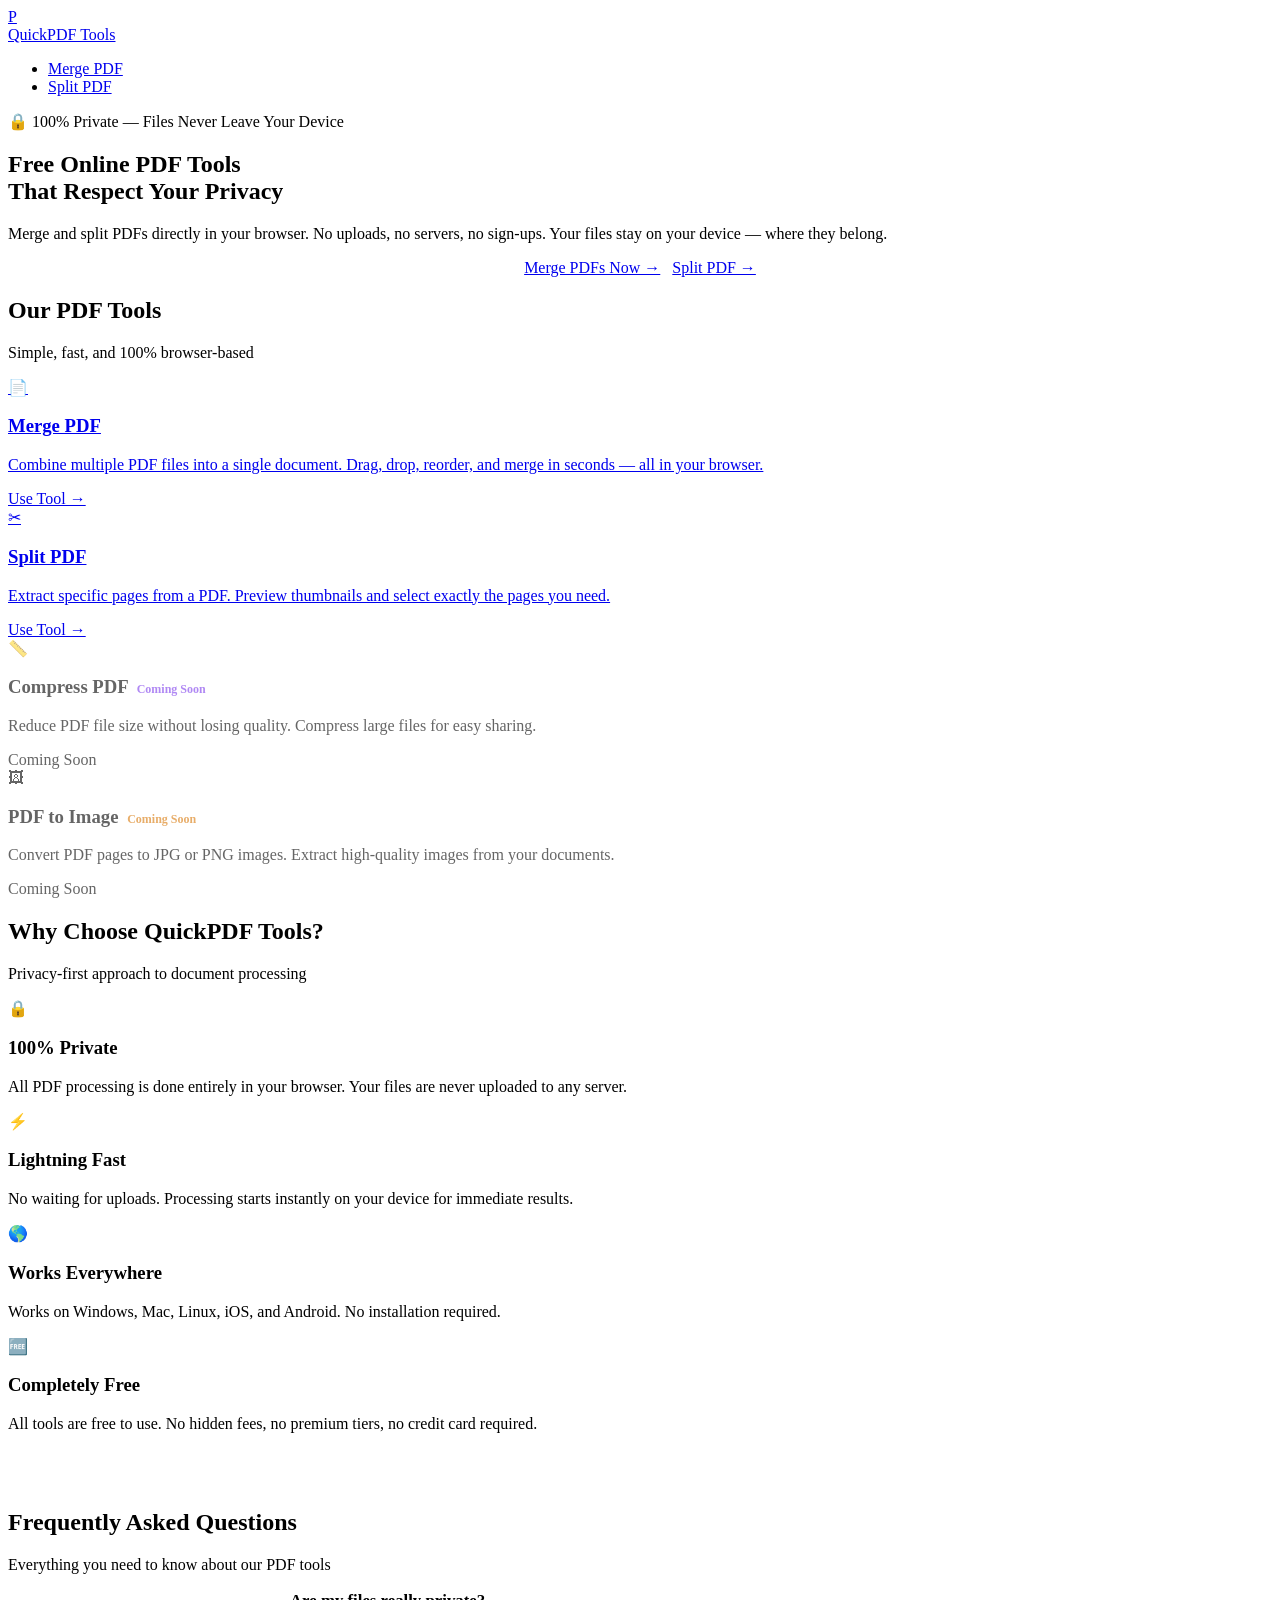
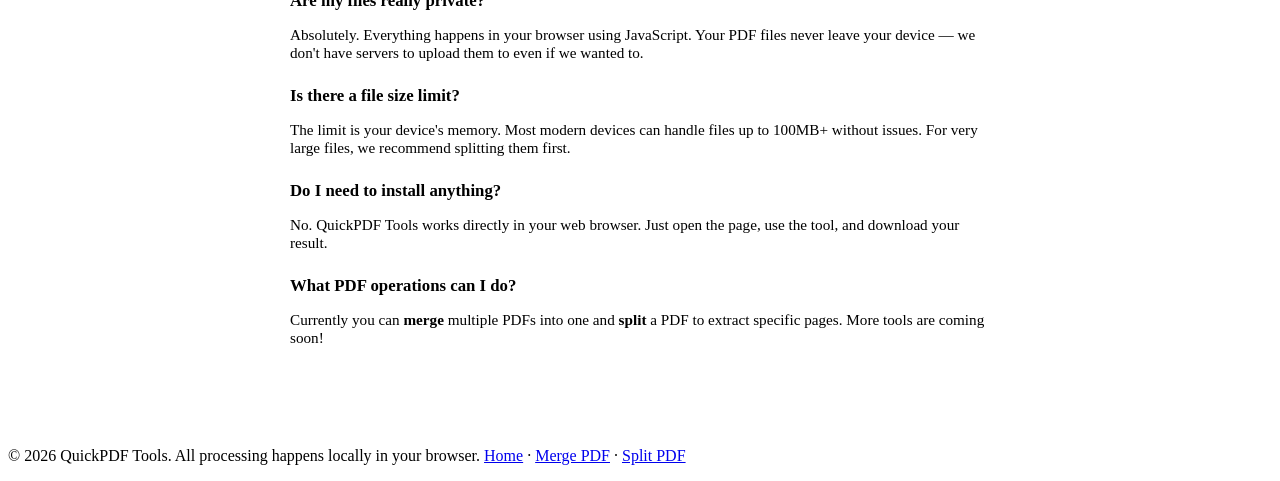
==== index.html @ e2c1248c "Initial commit: QuickPDF Tools" ====
<!DOCTYPE html>
<html lang="en">
<head>
  <meta charset="UTF-8">
  <meta name="viewport" content="width=device-width, initial-scale=1.0">
  <title>QuickPDF Tools - Free Online PDF Tools | Merge, Split PDFs Instantly</title>
  <meta name="description" content="Free online PDF tools that work entirely in your browser. Merge PDFs, split PDFs — no uploads, no servers, your files stay private. Fast, secure, and free.">
  <meta name="keywords" content="merge pdf, split pdf, pdf tools, free pdf merger, combine pdf, pdf combiner, online pdf tool">
  <meta name="robots" content="index, follow">
  <link rel="canonical" href="https://quickpdftools.com/">
  <meta property="og:title" content="QuickPDF Tools - Free Online PDF Tools">
  <meta property="og:description" content="Merge and split PDFs directly in your browser. No uploads, 100% private.">
  <meta property="og:type" content="website">
  <meta property="og:url" content="https://quickpdftools.com/">
  <link rel="icon" type="image/svg+xml" href="data:image/svg+xml,%3Csvg xmlns='http://www.w3.org/2000/svg' viewBox='0 0 100 100'%3E%3Crect width='100' height='100' rx='20' fill='%232563EB'/%3E%3Ctext x='50' y='68' font-size='55' text-anchor='middle' fill='white' font-family='Arial' font-weight='bold'%3EP%3C/text%3E%3C/svg%3E">
  <link rel="stylesheet" href="css/style.css">
</head>
<body>
  <!-- Header -->
  <header class="container">
    <nav class="nav">
      <a href="/" class="nav-logo">
        <div class="logo-icon">P</div>
        QuickPDF Tools
      </a>
      <ul class="nav-links">
        <li><a href="merge.html">Merge PDF</a></li>
        <li><a href="split.html">Split PDF</a></li>
      </ul>
    </nav>
  </header>

  <!-- Hero -->
  <section class="hero container">
    <div class="hero-badge">
      <span>&#128274;</span> 100% Private — Files Never Leave Your Device
    </div>
    <h1>Free Online <span>PDF Tools</span><br>That Respect Your Privacy</h1>
    <p>Merge and split PDFs directly in your browser. No uploads, no servers, no sign-ups. Your files stay on your device — where they belong.</p>
    <div style="display:flex;gap:12px;justify-content:center;flex-wrap:wrap;">
      <a href="merge.html" class="btn btn-primary btn-lg">Merge PDFs Now &#8594;</a>
      <a href="split.html" class="btn btn-secondary btn-lg">Split PDF &#8594;</a>
    </div>
  </section>

  <!-- Tools -->
  <section class="container">
    <h2 class="section-title">Our PDF Tools</h2>
    <p class="section-subtitle">Simple, fast, and 100% browser-based</p>
    <div class="tools-grid">
      <a href="merge.html" class="tool-card">
        <div class="tool-card-icon blue">&#128196;</div>
        <h3>Merge PDF</h3>
        <p>Combine multiple PDF files into a single document. Drag, drop, reorder, and merge in seconds — all in your browser.</p>
        <span class="btn btn-primary btn-sm">Use Tool &#8594;</span>
      </a>
      <a href="split.html" class="tool-card">
        <div class="tool-card-icon green">&#9986;</div>
        <h3>Split PDF</h3>
        <p>Extract specific pages from a PDF. Preview thumbnails and select exactly the pages you need.</p>
        <span class="btn btn-primary btn-sm">Use Tool &#8594;</span>
      </a>
      <div class="tool-card" style="opacity:0.6;cursor:default;">
        <div class="tool-card-icon purple">&#128207;</div>
        <h3>Compress PDF <small style="color:#7C3AED;font-size:0.75rem;margin-left:4px;">Coming Soon</small></h3>
        <p>Reduce PDF file size without losing quality. Compress large files for easy sharing.</p>
        <span class="btn btn-secondary btn-sm" style="cursor:default;">Coming Soon</span>
      </div>
      <div class="tool-card" style="opacity:0.6;cursor:default;">
        <div class="tool-card-icon orange">&#128444;</div>
        <h3>PDF to Image <small style="color:#D97706;font-size:0.75rem;margin-left:4px;">Coming Soon</small></h3>
        <p>Convert PDF pages to JPG or PNG images. Extract high-quality images from your documents.</p>
        <span class="btn btn-secondary btn-sm" style="cursor:default;">Coming Soon</span>
      </div>
    </div>
  </section>

  <!-- Features -->
  <section class="container">
    <div class="features">
      <h2 class="section-title">Why Choose QuickPDF Tools?</h2>
      <p class="section-subtitle">Privacy-first approach to document processing</p>
      <div class="features-grid">
        <div class="feature-item">
          <span class="feature-icon">&#128274;</span>
          <h3>100% Private</h3>
          <p>All PDF processing is done entirely in your browser. Your files are never uploaded to any server.</p>
        </div>
        <div class="feature-item">
          <span class="feature-icon">&#9889;</span>
          <h3>Lightning Fast</h3>
          <p>No waiting for uploads. Processing starts instantly on your device for immediate results.</p>
        </div>
        <div class="feature-item">
          <span class="feature-icon">&#127758;</span>
          <h3>Works Everywhere</h3>
          <p>Works on Windows, Mac, Linux, iOS, and Android. No installation required.</p>
        </div>
        <div class="feature-item">
          <span class="feature-icon">&#127379;</span>
          <h3>Completely Free</h3>
          <p>All tools are free to use. No hidden fees, no premium tiers, no credit card required.</p>
        </div>
      </div>
    </div>
  </section>

  <!-- FAQ -->
  <section class="container" style="padding:40px 0 60px;">
    <h2 class="section-title">Frequently Asked Questions</h2>
    <p class="section-subtitle">Everything you need to know about our PDF tools</p>
    <div style="max-width:700px;margin:0 auto;">
      <div style="margin-bottom:24px;">
        <h3 style="font-size:1.05rem;margin-bottom:8px;">Are my files really private?</h3>
        <p style="font-size:0.95rem;">Absolutely. Everything happens in your browser using JavaScript. Your PDF files never leave your device — we don't have servers to upload them to even if we wanted to.</p>
      </div>
      <div style="margin-bottom:24px;">
        <h3 style="font-size:1.05rem;margin-bottom:8px;">Is there a file size limit?</h3>
        <p style="font-size:0.95rem;">The limit is your device's memory. Most modern devices can handle files up to 100MB+ without issues. For very large files, we recommend splitting them first.</p>
      </div>
      <div style="margin-bottom:24px;">
        <h3 style="font-size:1.05rem;margin-bottom:8px;">Do I need to install anything?</h3>
        <p style="font-size:0.95rem;">No. QuickPDF Tools works directly in your web browser. Just open the page, use the tool, and download your result.</p>
      </div>
      <div style="margin-bottom:24px;">
        <h3 style="font-size:1.05rem;margin-bottom:8px;">What PDF operations can I do?</h3>
        <p style="font-size:0.95rem;">Currently you can <strong>merge</strong> multiple PDFs into one and <strong>split</strong> a PDF to extract specific pages. More tools are coming soon!</p>
      </div>
    </div>
  </section>

  <!-- Footer -->
  <footer class="footer container">
    <p>&copy; 2026 QuickPDF Tools. All processing happens locally in your browser. <a href="/">Home</a> &middot; <a href="merge.html">Merge PDF</a> &middot; <a href="split.html">Split PDF</a></p>
  </footer>
</body>
</html>
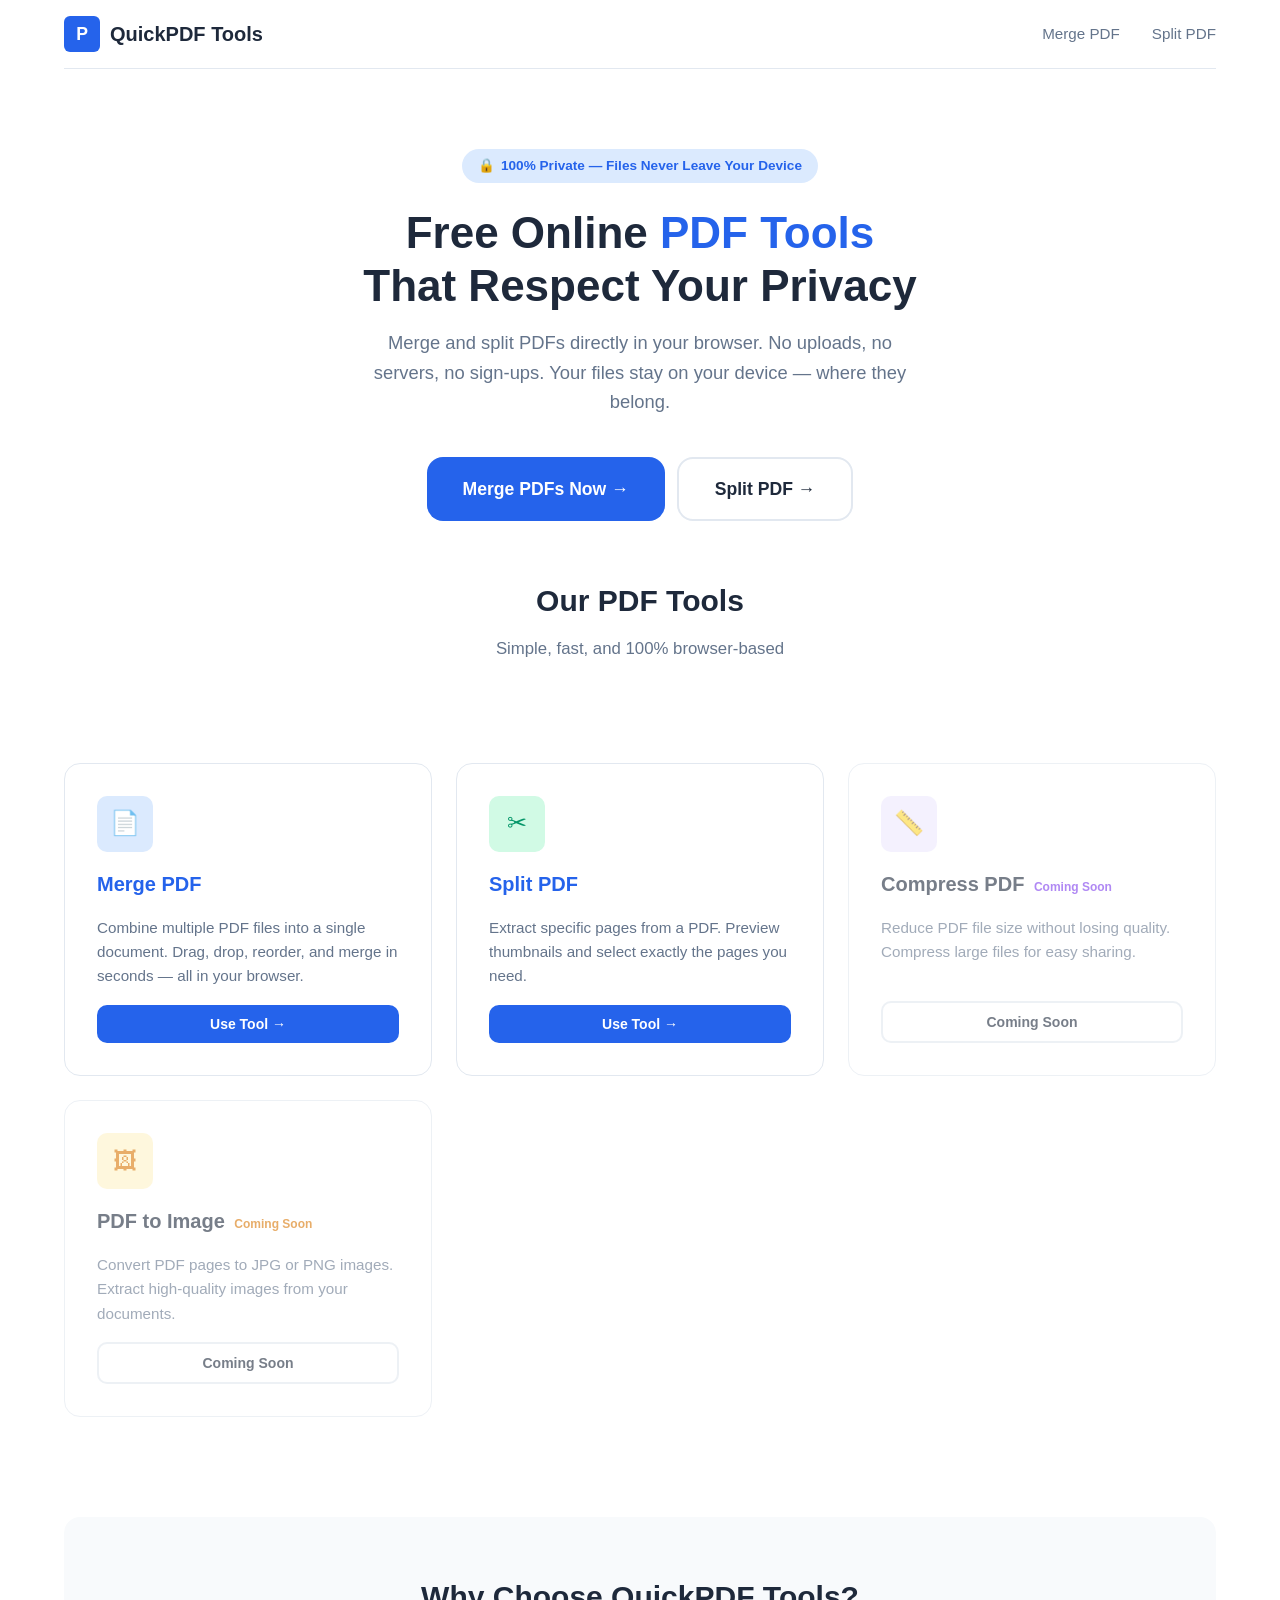
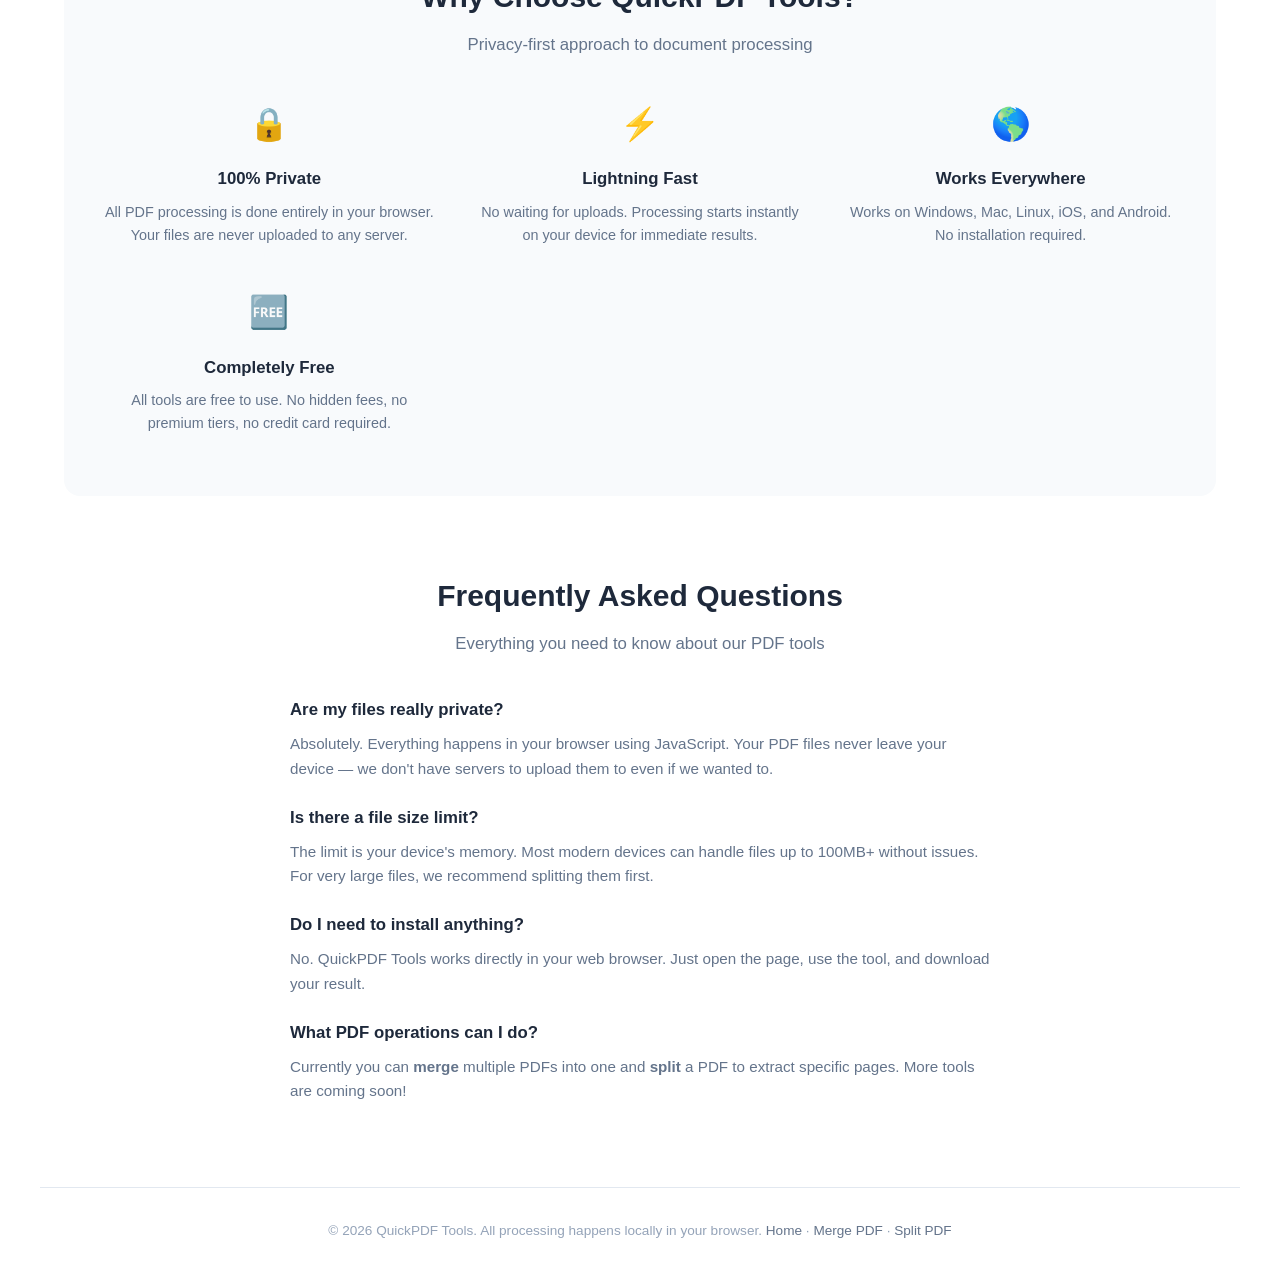
==== commit 15ba4b6d: "Update index.html" ====
--- a/index.html
+++ b/index.html
@@ -12,6 +12,7 @@
   <meta property="og:description" content="Merge and split PDFs directly in your browser. No uploads, 100% private.">
   <meta property="og:type" content="website">
   <meta property="og:url" content="https://quickpdftools.com/">
+  <meta name="msvalidate.01" content="360FD516BB12C65CBF7862371DF700DF">
   <link rel="icon" type="image/svg+xml" href="data:image/svg+xml,%3Csvg xmlns='http://www.w3.org/2000/svg' viewBox='0 0 100 100'%3E%3Crect width='100' height='100' rx='20' fill='%232563EB'/%3E%3Ctext x='50' y='68' font-size='55' text-anchor='middle' fill='white' font-family='Arial' font-weight='bold'%3EP%3C/text%3E%3C/svg%3E">
   <link rel="stylesheet" href="css/style.css">
 </head>
--- a/css/style.css
+++ b/css/style.css
@@ -0,0 +1,748 @@
+/* === CSS Variables === */
+:root {
+  --color-primary: #2563EB;
+  --color-primary-dark: #1D4ED8;
+  --color-primary-light: #DBEAFE;
+  --color-bg: #FFFFFF;
+  --color-bg-secondary: #F8FAFC;
+  --color-text: #1E293B;
+  --color-text-secondary: #64748B;
+  --color-text-muted: #94A3B8;
+  --color-border: #E2E8F0;
+  --color-border-focus: #93C5FD;
+  --color-success: #10B981;
+  --color-error: #EF4444;
+  --color-warning: #F59E0B;
+  --shadow-sm: 0 1px 2px rgba(0,0,0,0.05);
+  --shadow-md: 0 4px 6px -1px rgba(0,0,0,0.1), 0 2px 4px -2px rgba(0,0,0,0.1);
+  --shadow-lg: 0 10px 15px -3px rgba(0,0,0,0.1), 0 4px 6px -4px rgba(0,0,0,0.1);
+  --radius-sm: 6px;
+  --radius-md: 10px;
+  --radius-lg: 16px;
+  --radius-full: 9999px;
+  --max-width: 1200px;
+}
+
+/* === Reset & Base === */
+*, *::before, *::after {
+  margin: 0;
+  padding: 0;
+  box-sizing: border-box;
+}
+
+html {
+  font-size: 16px;
+  scroll-behavior: smooth;
+  -webkit-font-smoothing: antialiased;
+}
+
+body {
+  font-family: -apple-system, BlinkMacSystemFont, 'Segoe UI', Roboto, 'Helvetica Neue', Arial, sans-serif;
+  color: var(--color-text);
+  background: var(--color-bg);
+  line-height: 1.6;
+  min-height: 100vh;
+  display: flex;
+  flex-direction: column;
+}
+
+/* === Typography === */
+h1 { font-size: 2.5rem; font-weight: 700; line-height: 1.2; }
+h2 { font-size: 1.875rem; font-weight: 600; line-height: 1.3; }
+h3 { font-size: 1.25rem; font-weight: 600; }
+p { color: var(--color-text-secondary); }
+a { color: var(--color-primary); text-decoration: none; }
+a:hover { text-decoration: underline; }
+
+/* === Layout === */
+.container {
+  max-width: var(--max-width);
+  margin: 0 auto;
+  padding: 0 24px;
+  width: 100%;
+}
+
+/* === Header / Nav === */
+.nav {
+  display: flex;
+  align-items: center;
+  justify-content: space-between;
+  padding: 16px 0;
+  border-bottom: 1px solid var(--color-border);
+}
+
+.nav-logo {
+  display: flex;
+  align-items: center;
+  gap: 10px;
+  font-size: 1.25rem;
+  font-weight: 700;
+  color: var(--color-text);
+  text-decoration: none;
+}
+
+.nav-logo:hover { text-decoration: none; }
+
+.nav-logo .logo-icon {
+  width: 36px;
+  height: 36px;
+  background: var(--color-primary);
+  color: white;
+  border-radius: var(--radius-sm);
+  display: flex;
+  align-items: center;
+  justify-content: center;
+  font-size: 1.1rem;
+  font-weight: 800;
+}
+
+.nav-links {
+  display: flex;
+  gap: 32px;
+  list-style: none;
+}
+
+.nav-links a {
+  color: var(--color-text-secondary);
+  font-weight: 500;
+  font-size: 0.95rem;
+  transition: color 0.2s;
+}
+
+.nav-links a:hover {
+  color: var(--color-primary);
+  text-decoration: none;
+}
+
+/* === Hero Section === */
+.hero {
+  text-align: center;
+  padding: 80px 0 60px;
+}
+
+.hero-badge {
+  display: inline-flex;
+  align-items: center;
+  gap: 6px;
+  background: var(--color-primary-light);
+  color: var(--color-primary);
+  padding: 6px 16px;
+  border-radius: var(--radius-full);
+  font-size: 0.85rem;
+  font-weight: 600;
+  margin-bottom: 24px;
+}
+
+.hero h1 {
+  max-width: 700px;
+  margin: 0 auto 16px;
+  font-size: 2.75rem;
+}
+
+.hero h1 span {
+  color: var(--color-primary);
+}
+
+.hero p {
+  font-size: 1.15rem;
+  max-width: 550px;
+  margin: 0 auto 40px;
+  color: var(--color-text-secondary);
+}
+
+/* === Buttons === */
+.btn {
+  display: inline-flex;
+  align-items: center;
+  justify-content: center;
+  gap: 8px;
+  padding: 12px 28px;
+  font-size: 1rem;
+  font-weight: 600;
+  border-radius: var(--radius-md);
+  border: none;
+  cursor: pointer;
+  transition: all 0.2s;
+  text-decoration: none;
+  font-family: inherit;
+}
+
+.btn:hover { text-decoration: none; }
+
+.btn-primary {
+  background: var(--color-primary);
+  color: white;
+}
+
+.btn-primary:hover {
+  background: var(--color-primary-dark);
+  transform: translateY(-1px);
+  box-shadow: var(--shadow-md);
+}
+
+.btn-secondary {
+  background: var(--color-bg);
+  color: var(--color-text);
+  border: 2px solid var(--color-border);
+}
+
+.btn-secondary:hover {
+  border-color: var(--color-primary);
+  color: var(--color-primary);
+}
+
+.btn-lg {
+  padding: 16px 36px;
+  font-size: 1.1rem;
+  border-radius: var(--radius-lg);
+}
+
+.btn-sm {
+  padding: 8px 16px;
+  font-size: 0.875rem;
+}
+
+.btn-full {
+  width: 100%;
+}
+
+/* === Tool Cards === */
+.tools-grid {
+  display: grid;
+  grid-template-columns: repeat(auto-fit, minmax(340px, 1fr));
+  gap: 24px;
+  padding: 60px 0;
+}
+
+.tool-card {
+  background: var(--color-bg);
+  border: 1px solid var(--color-border);
+  border-radius: var(--radius-lg);
+  padding: 32px;
+  transition: all 0.3s;
+  display: flex;
+  flex-direction: column;
+  gap: 16px;
+}
+
+.tool-card:hover {
+  border-color: var(--color-border-focus);
+  box-shadow: var(--shadow-lg);
+  transform: translateY(-2px);
+}
+
+.tool-card-icon {
+  width: 56px;
+  height: 56px;
+  border-radius: var(--radius-md);
+  display: flex;
+  align-items: center;
+  justify-content: center;
+  font-size: 1.5rem;
+}
+
+.tool-card-icon.blue { background: var(--color-primary-light); color: var(--color-primary); }
+.tool-card-icon.green { background: #D1FAE5; color: #059669; }
+.tool-card-icon.purple { background: #EDE9FE; color: #7C3AED; }
+.tool-card-icon.orange { background: #FEF3C7; color: #D97706; }
+
+.tool-card h3 {
+  font-size: 1.25rem;
+}
+
+.tool-card p {
+  font-size: 0.95rem;
+  color: var(--color-text-secondary);
+  flex: 1;
+}
+
+/* === Features Section === */
+.features {
+  padding: 60px 0;
+  background: var(--color-bg-secondary);
+  border-radius: var(--radius-lg);
+  margin: 40px 0;
+}
+
+.features-grid {
+  display: grid;
+  grid-template-columns: repeat(auto-fit, minmax(250px, 1fr));
+  gap: 40px;
+  padding: 0 40px;
+}
+
+.feature-item {
+  text-align: center;
+}
+
+.feature-item .feature-icon {
+  font-size: 2rem;
+  margin-bottom: 16px;
+  display: block;
+}
+
+.feature-item h3 {
+  font-size: 1.05rem;
+  margin-bottom: 8px;
+}
+
+.feature-item p {
+  font-size: 0.9rem;
+}
+
+/* === Section Title === */
+.section-title {
+  text-align: center;
+  margin-bottom: 16px;
+}
+
+.section-subtitle {
+  text-align: center;
+  color: var(--color-text-secondary);
+  margin-bottom: 40px;
+  font-size: 1.05rem;
+}
+
+/* === Tool Page Layout === */
+.tool-page {
+  flex: 1;
+  display: flex;
+  flex-direction: column;
+}
+
+.tool-header {
+  text-align: center;
+  padding: 48px 0 24px;
+}
+
+.tool-header h1 {
+  font-size: 2rem;
+  margin-bottom: 8px;
+}
+
+.tool-header p {
+  font-size: 1.05rem;
+}
+
+/* === Upload Area === */
+.upload-area {
+  border: 2px dashed var(--color-border);
+  border-radius: var(--radius-lg);
+  padding: 48px 24px;
+  text-align: center;
+  cursor: pointer;
+  transition: all 0.3s;
+  background: var(--color-bg-secondary);
+}
+
+.upload-area:hover,
+.upload-area.drag-over {
+  border-color: var(--color-primary);
+  background: var(--color-primary-light);
+}
+
+.upload-area .upload-icon {
+  font-size: 3rem;
+  margin-bottom: 16px;
+  display: block;
+}
+
+.upload-area h3 {
+  margin-bottom: 8px;
+}
+
+.upload-area p {
+  font-size: 0.9rem;
+  color: var(--color-text-muted);
+}
+
+/* === File List === */
+.file-list {
+  margin-top: 24px;
+  display: flex;
+  flex-direction: column;
+  gap: 8px;
+}
+
+.file-item {
+  display: flex;
+  align-items: center;
+  gap: 12px;
+  padding: 12px 16px;
+  background: var(--color-bg-secondary);
+  border: 1px solid var(--color-border);
+  border-radius: var(--radius-md);
+  transition: all 0.2s;
+}
+
+.file-item.dragging {
+  opacity: 0.5;
+  transform: scale(0.98);
+}
+
+.file-item .drag-handle {
+  cursor: grab;
+  color: var(--color-text-muted);
+  font-size: 1.2rem;
+  user-select: none;
+}
+
+.file-item .file-icon {
+  font-size: 1.3rem;
+}
+
+.file-item .file-info {
+  flex: 1;
+  min-width: 0;
+}
+
+.file-item .file-name {
+  font-weight: 500;
+  font-size: 0.9rem;
+  white-space: nowrap;
+  overflow: hidden;
+  text-overflow: ellipsis;
+}
+
+.file-item .file-size {
+  font-size: 0.8rem;
+  color: var(--color-text-muted);
+}
+
+.file-item .file-remove {
+  background: none;
+  border: none;
+  color: var(--color-text-muted);
+  cursor: pointer;
+  font-size: 1.2rem;
+  padding: 4px;
+  border-radius: var(--radius-sm);
+  transition: all 0.2s;
+  line-height: 1;
+}
+
+.file-item .file-remove:hover {
+  color: var(--color-error);
+  background: #FEF2F2;
+}
+
+/* === Thumbnail Grid (for Split tool) === */
+.thumbnail-grid {
+  display: grid;
+  grid-template-columns: repeat(auto-fill, minmax(140px, 1fr));
+  gap: 12px;
+  margin-top: 24px;
+}
+
+.thumbnail-item {
+  position: relative;
+  border: 2px solid var(--color-border);
+  border-radius: var(--radius-md);
+  overflow: hidden;
+  cursor: pointer;
+  transition: all 0.2s;
+  background: var(--color-bg-secondary);
+}
+
+.thumbnail-item:hover {
+  border-color: var(--color-border-focus);
+}
+
+.thumbnail-item.selected {
+  border-color: var(--color-primary);
+  box-shadow: 0 0 0 3px var(--color-primary-light);
+}
+
+.thumbnail-item img {
+  width: 100%;
+  display: block;
+}
+
+.thumbnail-item .page-number {
+  text-align: center;
+  padding: 6px;
+  font-size: 0.8rem;
+  color: var(--color-text-secondary);
+  font-weight: 500;
+  background: white;
+  border-top: 1px solid var(--color-border);
+}
+
+.thumbnail-item.selected .page-number {
+  background: var(--color-primary-light);
+  color: var(--color-primary);
+  font-weight: 600;
+}
+
+.thumbnail-item .check-mark {
+  position: absolute;
+  top: 6px;
+  right: 6px;
+  width: 22px;
+  height: 22px;
+  border-radius: 50%;
+  background: var(--color-primary);
+  color: white;
+  display: none;
+  align-items: center;
+  justify-content: center;
+  font-size: 0.7rem;
+}
+
+.thumbnail-item.selected .check-mark {
+  display: flex;
+}
+
+/* === Page Range Input === */
+.range-controls {
+  display: flex;
+  align-items: center;
+  gap: 12px;
+  flex-wrap: wrap;
+  margin-top: 20px;
+  padding: 16px;
+  background: var(--color-bg-secondary);
+  border-radius: var(--radius-md);
+  border: 1px solid var(--color-border);
+}
+
+.range-controls label {
+  font-weight: 600;
+  font-size: 0.9rem;
+  color: var(--color-text-secondary);
+}
+
+.range-controls input {
+  width: 80px;
+  padding: 8px 12px;
+  border: 1px solid var(--color-border);
+  border-radius: var(--radius-sm);
+  font-size: 0.9rem;
+  font-family: inherit;
+  text-align: center;
+}
+
+.range-controls input:focus {
+  outline: none;
+  border-color: var(--color-primary);
+  box-shadow: 0 0 0 3px var(--color-primary-light);
+}
+
+.range-separator {
+  color: var(--color-text-muted);
+  font-weight: 500;
+}
+
+/* === Action Bar === */
+.action-bar {
+  display: flex;
+  gap: 12px;
+  margin-top: 32px;
+  flex-wrap: wrap;
+  justify-content: center;
+}
+
+/* === Processing State === */
+.processing-overlay {
+  position: fixed;
+  inset: 0;
+  background: rgba(255,255,255,0.9);
+  display: flex;
+  flex-direction: column;
+  align-items: center;
+  justify-content: center;
+  z-index: 1000;
+  gap: 16px;
+}
+
+.spinner {
+  width: 48px;
+  height: 48px;
+  border: 4px solid var(--color-border);
+  border-top-color: var(--color-primary);
+  border-radius: 50%;
+  animation: spin 0.8s linear infinite;
+}
+
+@keyframes spin {
+  to { transform: rotate(360deg); }
+}
+
+.processing-overlay p {
+  font-weight: 500;
+  color: var(--color-text-secondary);
+}
+
+.hidden {
+  display: none !important;
+}
+
+/* === Empty State === */
+.empty-state {
+  text-align: center;
+  padding: 40px 20px;
+  color: var(--color-text-muted);
+}
+
+.empty-state .empty-icon {
+  font-size: 3rem;
+  display: block;
+  margin-bottom: 12px;
+}
+
+/* === Footer === */
+.footer {
+  margin-top: auto;
+  padding: 32px 0;
+  border-top: 1px solid var(--color-border);
+  text-align: center;
+}
+
+.footer p {
+  font-size: 0.85rem;
+  color: var(--color-text-muted);
+}
+
+.footer a {
+  color: var(--color-text-secondary);
+}
+
+/* === Toast / Alert === */
+.toast {
+  position: fixed;
+  bottom: 24px;
+  left: 50%;
+  transform: translateX(-50%);
+  padding: 12px 24px;
+  border-radius: var(--radius-full);
+  font-weight: 600;
+  font-size: 0.9rem;
+  z-index: 2000;
+  animation: slideUp 0.3s ease-out;
+}
+
+.toast.success {
+  background: #D1FAE5;
+  color: #065F46;
+}
+
+.toast.error {
+  background: #FEF2F2;
+  color: #991B1B;
+}
+
+@keyframes slideUp {
+  from {
+    opacity: 0;
+    transform: translateX(-50%) translateY(20px);
+  }
+  to {
+    opacity: 1;
+    transform: translateX(-50%) translateY(0);
+  }
+}
+
+/* === Responsive === */
+@media (max-width: 768px) {
+  .hero {
+    padding: 48px 0 32px;
+  }
+
+  .hero h1 {
+    font-size: 1.75rem;
+  }
+
+  .hero p {
+    font-size: 1rem;
+  }
+
+  h2 {
+    font-size: 1.5rem;
+  }
+
+  .tools-grid {
+    grid-template-columns: 1fr;
+    padding: 32px 0;
+  }
+
+  .features-grid {
+    grid-template-columns: 1fr;
+    gap: 24px;
+    padding: 0 24px;
+  }
+
+  .upload-area {
+    padding: 32px 16px;
+  }
+
+  .tool-header h1 {
+    font-size: 1.5rem;
+  }
+
+  .range-controls {
+    flex-direction: column;
+    align-items: flex-start;
+  }
+
+  .action-bar {
+    flex-direction: column;
+  }
+
+  .action-bar .btn {
+    width: 100%;
+  }
+
+  .thumbnail-grid {
+    grid-template-columns: repeat(auto-fill, minmax(100px, 1fr));
+    gap: 8px;
+  }
+
+  .nav-links {
+    display: none;
+  }
+}
+
+/* === Utility === */
+.text-center { text-align: center; }
+.mt-8 { margin-top: 8px; }
+.mt-16 { margin-top: 16px; }
+.mt-24 { margin-top: 24px; }
+.mt-40 { margin-top: 40px; }
+.mb-16 { margin-bottom: 16px; }
+.gap-8 { gap: 8px; }
+.flex-center { display: flex; align-items: center; justify-content: center; }
+
+/* === Breadcrumb === */
+.breadcrumb {
+  padding: 16px 0;
+  font-size: 0.85rem;
+  color: var(--color-text-muted);
+}
+
+.breadcrumb a {
+  color: var(--color-text-secondary);
+}
+
+/* === File input hidden === */
+.file-input-hidden {
+  display: none;
+}
+
+/* === Ad placeholder === */
+.ad-placeholder {
+  background: var(--color-bg-secondary);
+  border: 1px dashed var(--color-border);
+  border-radius: var(--radius-md);
+  padding: 16px;
+  text-align: center;
+  color: var(--color-text-muted);
+  font-size: 0.8rem;
+  margin: 24px 0;
+  max-width: 728px;
+  margin-left: auto;
+  margin-right: auto;
+  min-height: 90px;
+  display: flex;
+  align-items: center;
+  justify-content: center;
+}
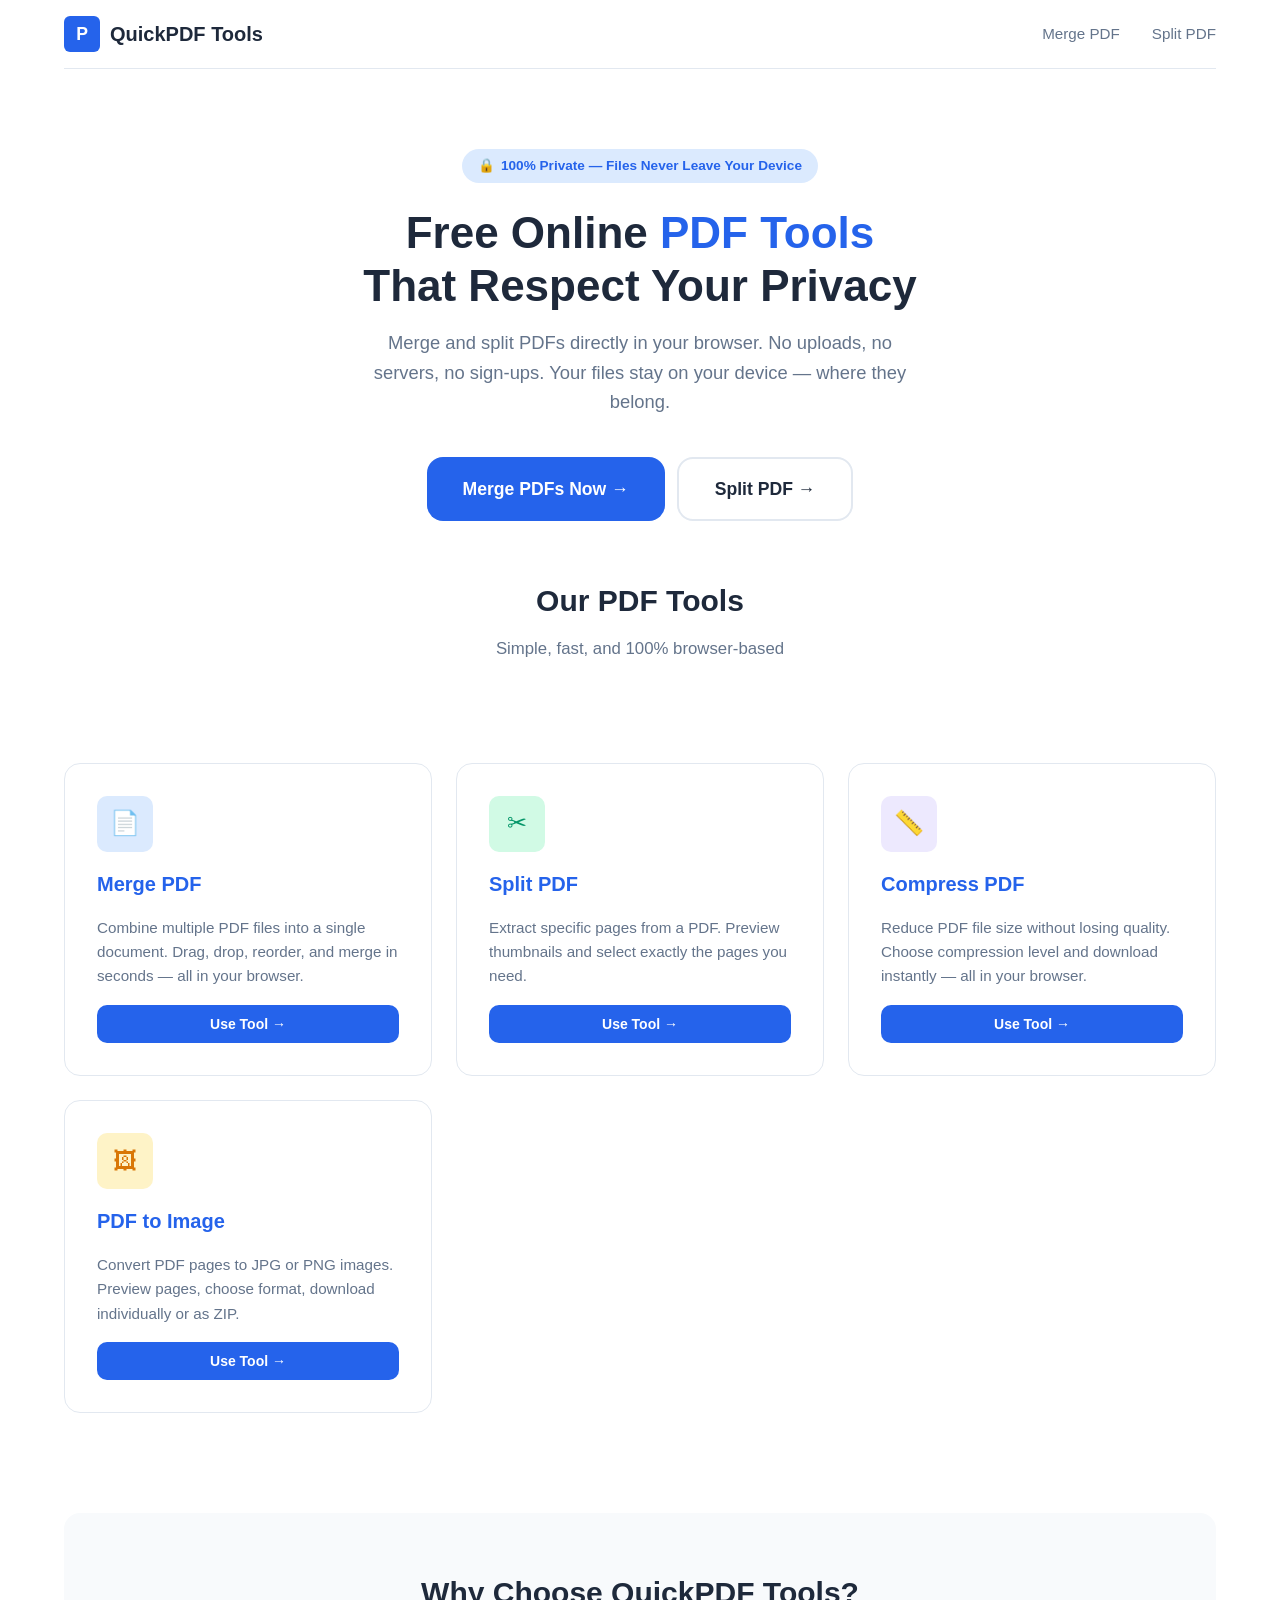
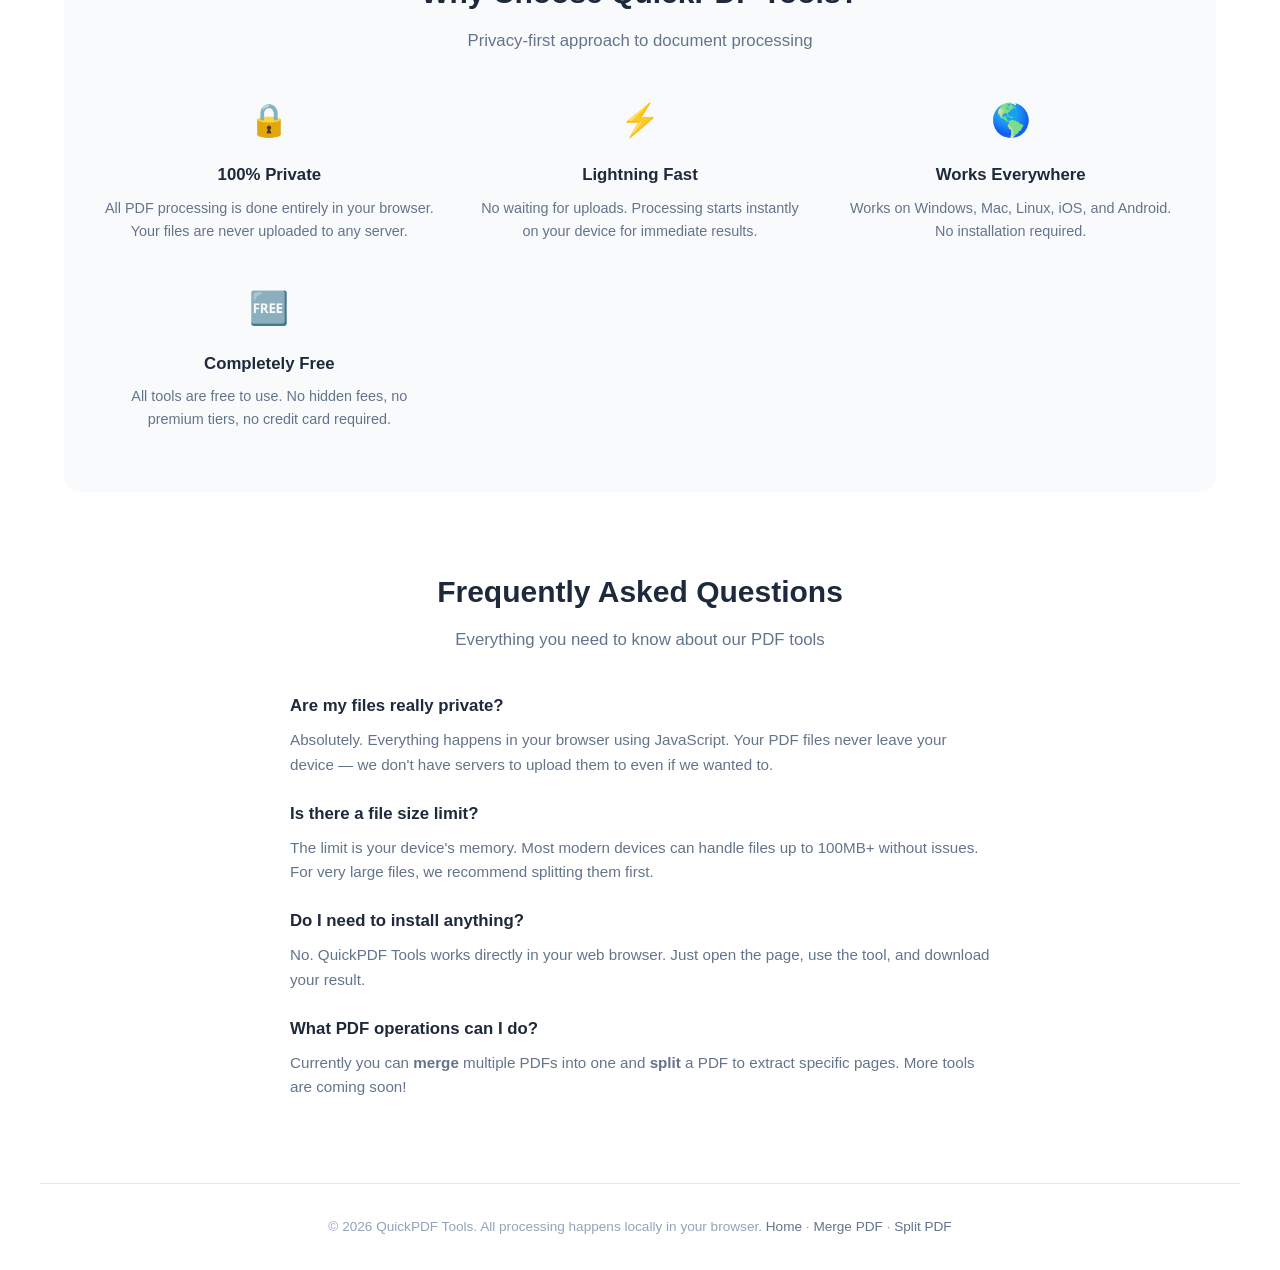
==== commit d819d923: "Update index.html" ====
--- a/index.html
+++ b/index.html
@@ -61,18 +61,18 @@
         <p>Extract specific pages from a PDF. Preview thumbnails and select exactly the pages you need.</p>
         <span class="btn btn-primary btn-sm">Use Tool &#8594;</span>
       </a>
-      <div class="tool-card" style="opacity:0.6;cursor:default;">
+      <a href="compress.html" class="tool-card">
         <div class="tool-card-icon purple">&#128207;</div>
-        <h3>Compress PDF <small style="color:#7C3AED;font-size:0.75rem;margin-left:4px;">Coming Soon</small></h3>
-        <p>Reduce PDF file size without losing quality. Compress large files for easy sharing.</p>
-        <span class="btn btn-secondary btn-sm" style="cursor:default;">Coming Soon</span>
-      </div>
-      <div class="tool-card" style="opacity:0.6;cursor:default;">
+        <h3>Compress PDF</h3>
+        <p>Reduce PDF file size without losing quality. Choose compression level and download instantly — all in your browser.</p>
+        <span class="btn btn-primary btn-sm">Use Tool &#8594;</span>
+      </a>
+      <a href="pdf-to-image.html" class="tool-card">
         <div class="tool-card-icon orange">&#128444;</div>
-        <h3>PDF to Image <small style="color:#D97706;font-size:0.75rem;margin-left:4px;">Coming Soon</small></h3>
-        <p>Convert PDF pages to JPG or PNG images. Extract high-quality images from your documents.</p>
-        <span class="btn btn-secondary btn-sm" style="cursor:default;">Coming Soon</span>
-      </div>
+        <h3>PDF to Image</h3>
+        <p>Convert PDF pages to JPG or PNG images. Preview pages, choose format, download individually or as ZIP.</p>
+        <span class="btn btn-primary btn-sm">Use Tool &#8594;</span>
+      </a>
     </div>
   </section>
 
